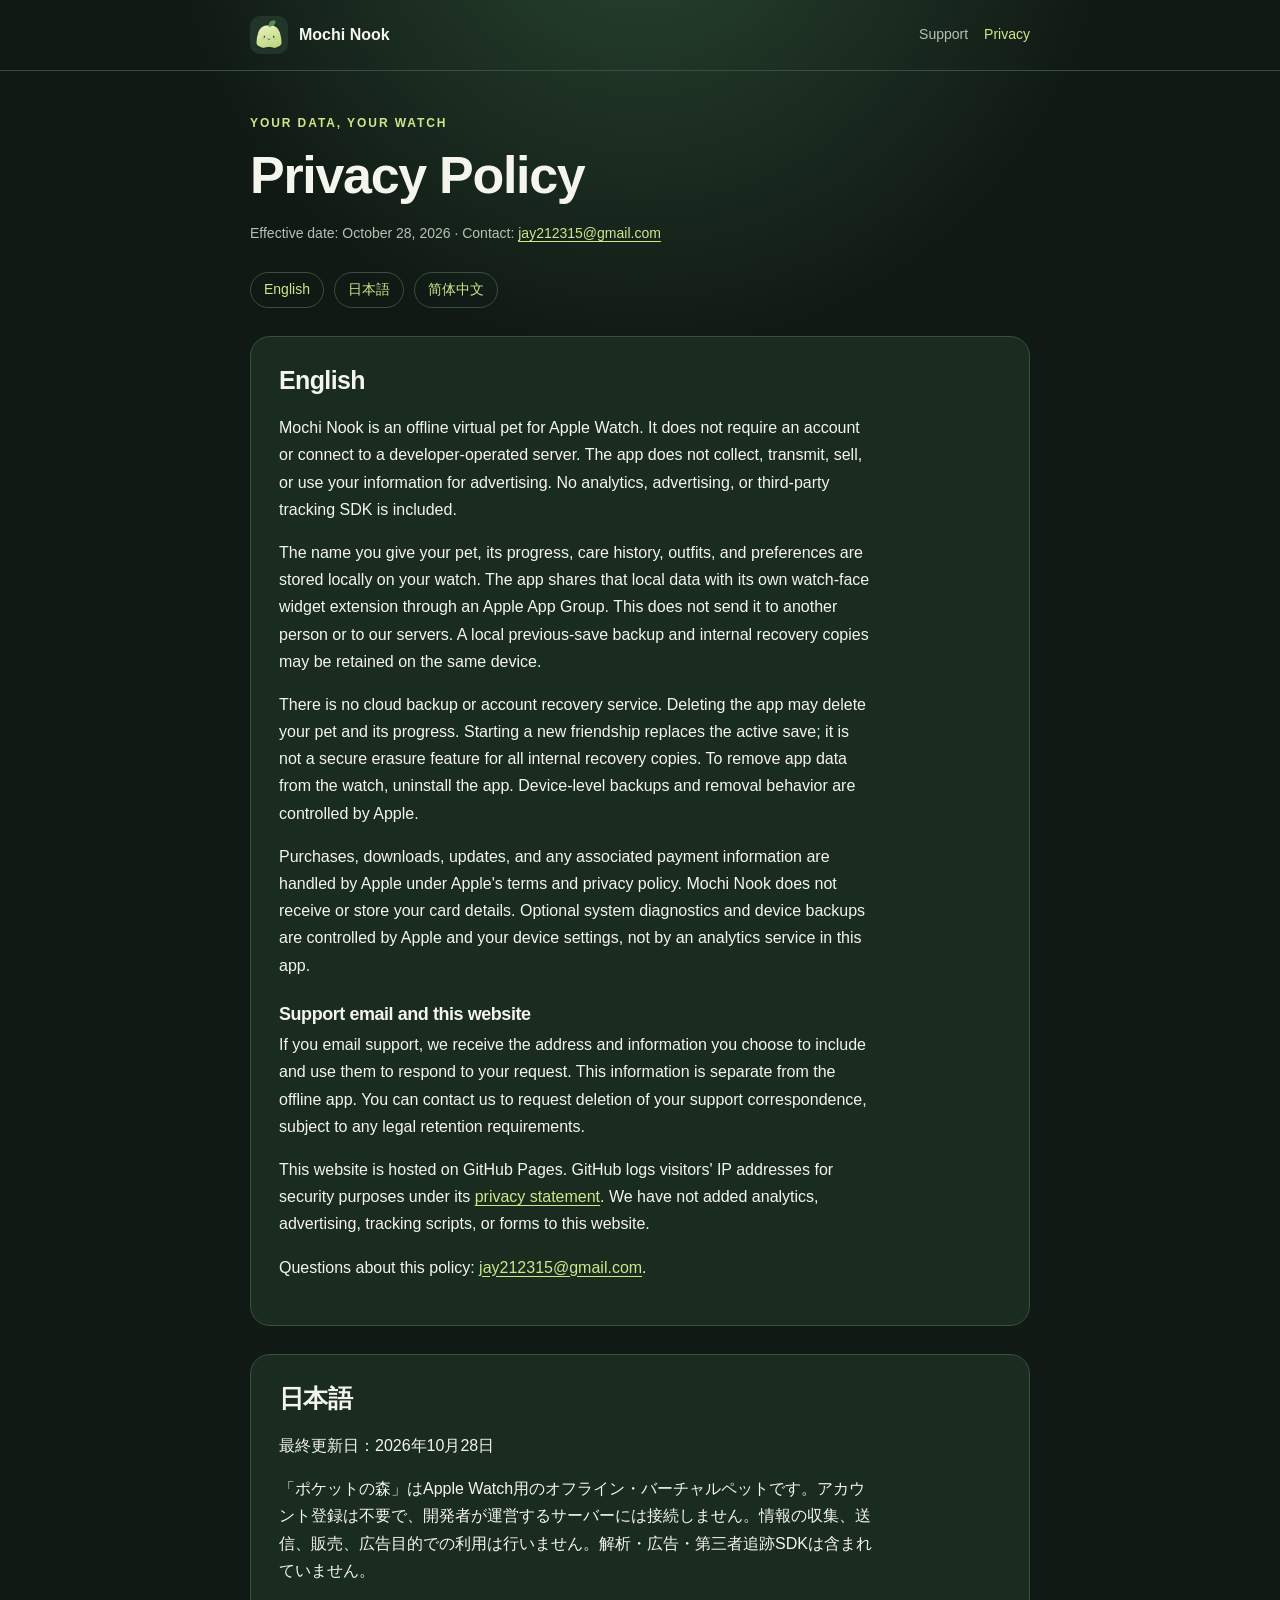
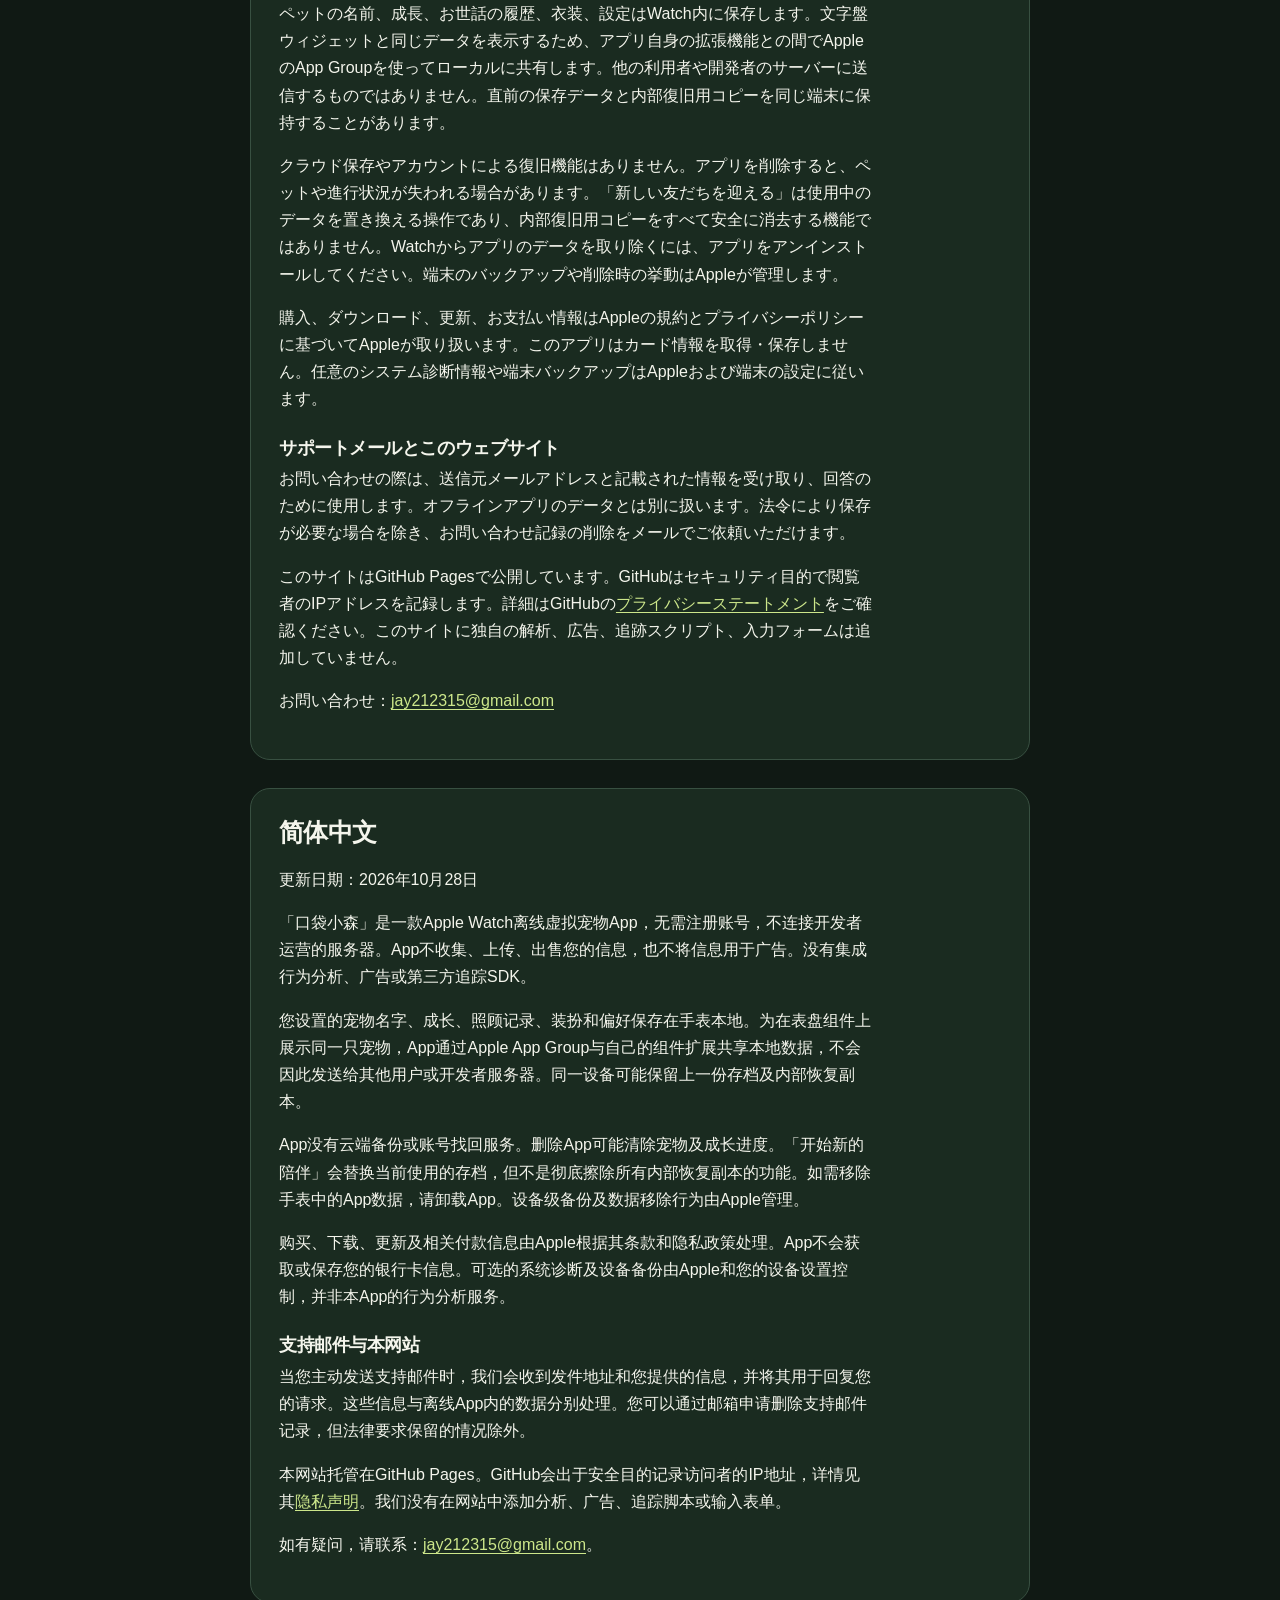
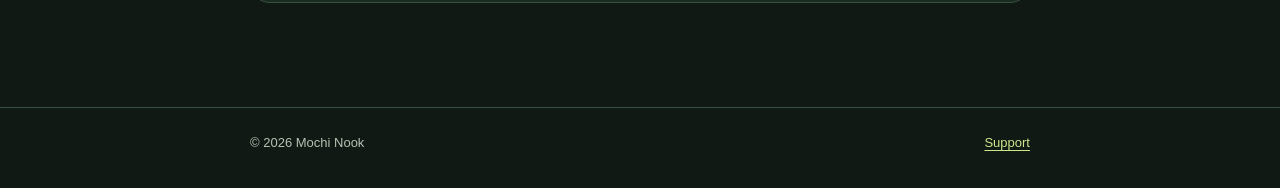
==== privacy.html @ 18f260b1 "Publish Mochi Nook support and privacy pages" ====
<!doctype html>
<html lang="en">
<head>
  <meta charset="utf-8">
  <meta name="viewport" content="width=device-width, initial-scale=1">
  <meta name="description" content="Privacy policy for Mochi Nook, an offline Apple Watch virtual pet.">
  <title>Privacy Policy — Mochi Nook</title>
  <link rel="icon" href="icon.png">
  <link rel="stylesheet" href="styles.css">
</head>
<body>
  <header class="site-header"><div class="wrap">
    <a class="brand" href="index.html"><img src="icon.png" alt="" width="38" height="38">Mochi Nook</a>
    <nav class="nav" aria-label="Main navigation"><a href="support.html">Support</a><a href="privacy.html" aria-current="page">Privacy</a></nav>
  </div></header>
  <main class="wrap">
    <p class="eyebrow">Your data, your watch</p>
    <h1>Privacy Policy</h1>
    <p class="note">Effective date: October 28, 2026 · Contact: <a href="mailto:jay212315@gmail.com">jay212315@gmail.com</a></p>
    <div class="lang-links" aria-label="Languages"><a href="#english">English</a><a href="#japanese">日本語</a><a href="#chinese">简体中文</a></div>
    <section class="language-section" id="english">
      <h2>English</h2>
      <p>Mochi Nook is an offline virtual pet for Apple Watch. It does not require an account or connect to a developer-operated server. The app does not collect, transmit, sell, or use your information for advertising. No analytics, advertising, or third-party tracking SDK is included.</p>
      <p>The name you give your pet, its progress, care history, outfits, and preferences are stored locally on your watch. The app shares that local data with its own watch-face widget extension through an Apple App Group. This does not send it to another person or to our servers. A local previous-save backup and internal recovery copies may be retained on the same device.</p>
      <p>There is no cloud backup or account recovery service. Deleting the app may delete your pet and its progress. Starting a new friendship replaces the active save; it is not a secure erasure feature for all internal recovery copies. To remove app data from the watch, uninstall the app. Device-level backups and removal behavior are controlled by Apple.</p>
      <p>Purchases, downloads, updates, and any associated payment information are handled by Apple under Apple's terms and privacy policy. Mochi Nook does not receive or store your card details. Optional system diagnostics and device backups are controlled by Apple and your device settings, not by an analytics service in this app.</p>
      <h3>Support email and this website</h3>
      <p>If you email support, we receive the address and information you choose to include and use them to respond to your request. This information is separate from the offline app. You can contact us to request deletion of your support correspondence, subject to any legal retention requirements.</p>
      <p>This website is hosted on GitHub Pages. GitHub logs visitors' IP addresses for security purposes under its <a href="https://docs.github.com/en/site-policy/privacy-policies/github-general-privacy-statement">privacy statement</a>. We have not added analytics, advertising, tracking scripts, or forms to this website.</p>
      <p>Questions about this policy: <a href="mailto:jay212315@gmail.com">jay212315@gmail.com</a>.</p>
    </section>
    <section class="language-section" id="japanese" lang="ja">
      <h2>日本語</h2>
      <p>最終更新日：2026年10月28日</p>
      <p>「ポケットの森」はApple Watch用のオフライン・バーチャルペットです。アカウント登録は不要で、開発者が運営するサーバーには接続しません。情報の収集、送信、販売、広告目的での利用は行いません。解析・広告・第三者追跡SDKは含まれていません。</p>
      <p>ペットの名前、成長、お世話の履歴、衣装、設定はWatch内に保存します。文字盤ウィジェットと同じデータを表示するため、アプリ自身の拡張機能との間でAppleのApp Groupを使ってローカルに共有します。他の利用者や開発者のサーバーに送信するものではありません。直前の保存データと内部復旧用コピーを同じ端末に保持することがあります。</p>
      <p>クラウド保存やアカウントによる復旧機能はありません。アプリを削除すると、ペットや進行状況が失われる場合があります。「新しい友だちを迎える」は使用中のデータを置き換える操作であり、内部復旧用コピーをすべて安全に消去する機能ではありません。Watchからアプリのデータを取り除くには、アプリをアンインストールしてください。端末のバックアップや削除時の挙動はAppleが管理します。</p>
      <p>購入、ダウンロード、更新、お支払い情報はAppleの規約とプライバシーポリシーに基づいてAppleが取り扱います。このアプリはカード情報を取得・保存しません。任意のシステム診断情報や端末バックアップはAppleおよび端末の設定に従います。</p>
      <h3>サポートメールとこのウェブサイト</h3>
      <p>お問い合わせの際は、送信元メールアドレスと記載された情報を受け取り、回答のために使用します。オフラインアプリのデータとは別に扱います。法令により保存が必要な場合を除き、お問い合わせ記録の削除をメールでご依頼いただけます。</p>
      <p>このサイトはGitHub Pagesで公開しています。GitHubはセキュリティ目的で閲覧者のIPアドレスを記録します。詳細はGitHubの<a href="https://docs.github.com/en/site-policy/privacy-policies/github-general-privacy-statement">プライバシーステートメント</a>をご確認ください。このサイトに独自の解析、広告、追跡スクリプト、入力フォームは追加していません。</p>
      <p>お問い合わせ：<a href="mailto:jay212315@gmail.com">jay212315@gmail.com</a></p>
    </section>
    <section class="language-section" id="chinese" lang="zh-Hans">
      <h2>简体中文</h2>
      <p>更新日期：2026年10月28日</p>
      <p>「口袋小森」是一款Apple Watch离线虚拟宠物App，无需注册账号，不连接开发者运营的服务器。App不收集、上传、出售您的信息，也不将信息用于广告。没有集成行为分析、广告或第三方追踪SDK。</p>
      <p>您设置的宠物名字、成长、照顾记录、装扮和偏好保存在手表本地。为在表盘组件上展示同一只宠物，App通过Apple App Group与自己的组件扩展共享本地数据，不会因此发送给其他用户或开发者服务器。同一设备可能保留上一份存档及内部恢复副本。</p>
      <p>App没有云端备份或账号找回服务。删除App可能清除宠物及成长进度。「开始新的陪伴」会替换当前使用的存档，但不是彻底擦除所有内部恢复副本的功能。如需移除手表中的App数据，请卸载App。设备级备份及数据移除行为由Apple管理。</p>
      <p>购买、下载、更新及相关付款信息由Apple根据其条款和隐私政策处理。App不会获取或保存您的银行卡信息。可选的系统诊断及设备备份由Apple和您的设备设置控制，并非本App的行为分析服务。</p>
      <h3>支持邮件与本网站</h3>
      <p>当您主动发送支持邮件时，我们会收到发件地址和您提供的信息，并将其用于回复您的请求。这些信息与离线App内的数据分别处理。您可以通过邮箱申请删除支持邮件记录，但法律要求保留的情况除外。</p>
      <p>本网站托管在GitHub Pages。GitHub会出于安全目的记录访问者的IP地址，详情见其<a href="https://docs.github.com/en/site-policy/privacy-policies/github-general-privacy-statement">隐私声明</a>。我们没有在网站中添加分析、广告、追踪脚本或输入表单。</p>
      <p>如有疑问，请联系：<a href="mailto:jay212315@gmail.com">jay212315@gmail.com</a>。</p>
    </section>
  </main>
  <footer class="site-footer"><div class="wrap"><span>© 2026 Mochi Nook</span><span><a href="support.html">Support</a></span></div></footer>
</body>
</html>
---- styles.css ----
:root {
  color-scheme: dark;
  --bg: #101914;
  --surface: #1a2b20;
  --surface-2: #223729;
  --ink: #f4f5ec;
  --muted: #b5c3b3;
  --leaf: #cde78b;
  --line: #385041;
  --max: 780px;
}

* { box-sizing: border-box; }
html { scroll-behavior: smooth; }
body {
  margin: 0;
  background: radial-gradient(circle at 50% -120px, #294631 0, var(--bg) 480px);
  color: var(--ink);
  font: 16px/1.7 -apple-system, BlinkMacSystemFont, "Segoe UI", sans-serif;
}
a { color: var(--leaf); text-underline-offset: 3px; }
a:hover, a:focus-visible { color: #ebf8c5; }
:focus-visible { outline: 2px solid var(--leaf); outline-offset: 3px; }
.wrap { width: min(calc(100% - 40px), var(--max)); margin-inline: auto; }
.site-header { border-bottom: 1px solid var(--line); }
.site-header .wrap { display: flex; align-items: center; justify-content: space-between; gap: 18px; padding-block: 16px; }
.brand { display: inline-flex; align-items: center; gap: 11px; color: var(--ink); font-weight: 750; text-decoration: none; white-space: nowrap; }
.brand img { width: 38px; height: 38px; border-radius: 10px; }
.nav { display: flex; flex-wrap: wrap; gap: 16px; font-size: 14px; }
.nav a { color: var(--muted); text-decoration: none; }
.nav a[aria-current="page"] { color: var(--leaf); }
main { padding-block: 42px 76px; }
h1, h2, h3 { line-height: 1.25; letter-spacing: -0.025em; }
h1 { font-size: clamp(32px, 6vw, 52px); margin: 0 0 14px; }
h2 { font-size: 25px; margin: 0 0 18px; }
h3 { font-size: 18px; margin: 24px 0 6px; }
p { margin: 0 0 16px; }
.eyebrow { color: var(--leaf); text-transform: uppercase; letter-spacing: .16em; font-size: 12px; font-weight: 700; margin-bottom: 10px; }
.intro { color: var(--muted); font-size: 18px; max-width: 60ch; }
.hero { padding: 24px 0 26px; }
.hero-logo { width: 92px; height: 92px; border-radius: 24px; margin-bottom: 22px; box-shadow: 0 18px 45px #0006; }
.lang-links { display: flex; flex-wrap: wrap; gap: 10px; margin: 26px 0; }
.lang-links a { border: 1px solid var(--line); border-radius: 999px; padding: 5px 13px; text-decoration: none; font-size: 14px; }
.grid { display: grid; grid-template-columns: repeat(2, minmax(0, 1fr)); gap: 16px; margin: 30px 0 36px; }
.card { background: linear-gradient(145deg, var(--surface), #15251b); border: 1px solid var(--line); border-radius: 20px; padding: 24px; }
.card p { color: var(--muted); }
.card a { font-weight: 700; }
.language-section { background: var(--surface); border: 1px solid var(--line); border-radius: 20px; margin: 28px 0; padding: 28px; scroll-margin-top: 20px; }
.language-section p, .language-section li { max-width: 67ch; }
.language-section ul { padding-left: 22px; }
.note { color: var(--muted); font-size: 14px; }
.site-footer { border-top: 1px solid var(--line); color: var(--muted); font-size: 13px; padding: 24px 0 34px; }
.site-footer .wrap { display: flex; justify-content: space-between; flex-wrap: wrap; gap: 10px; }
@media (max-width: 600px) {
  .site-header .wrap { align-items: flex-start; flex-direction: column; }
  .grid { grid-template-columns: 1fr; }
  .language-section { padding: 21px; }
}
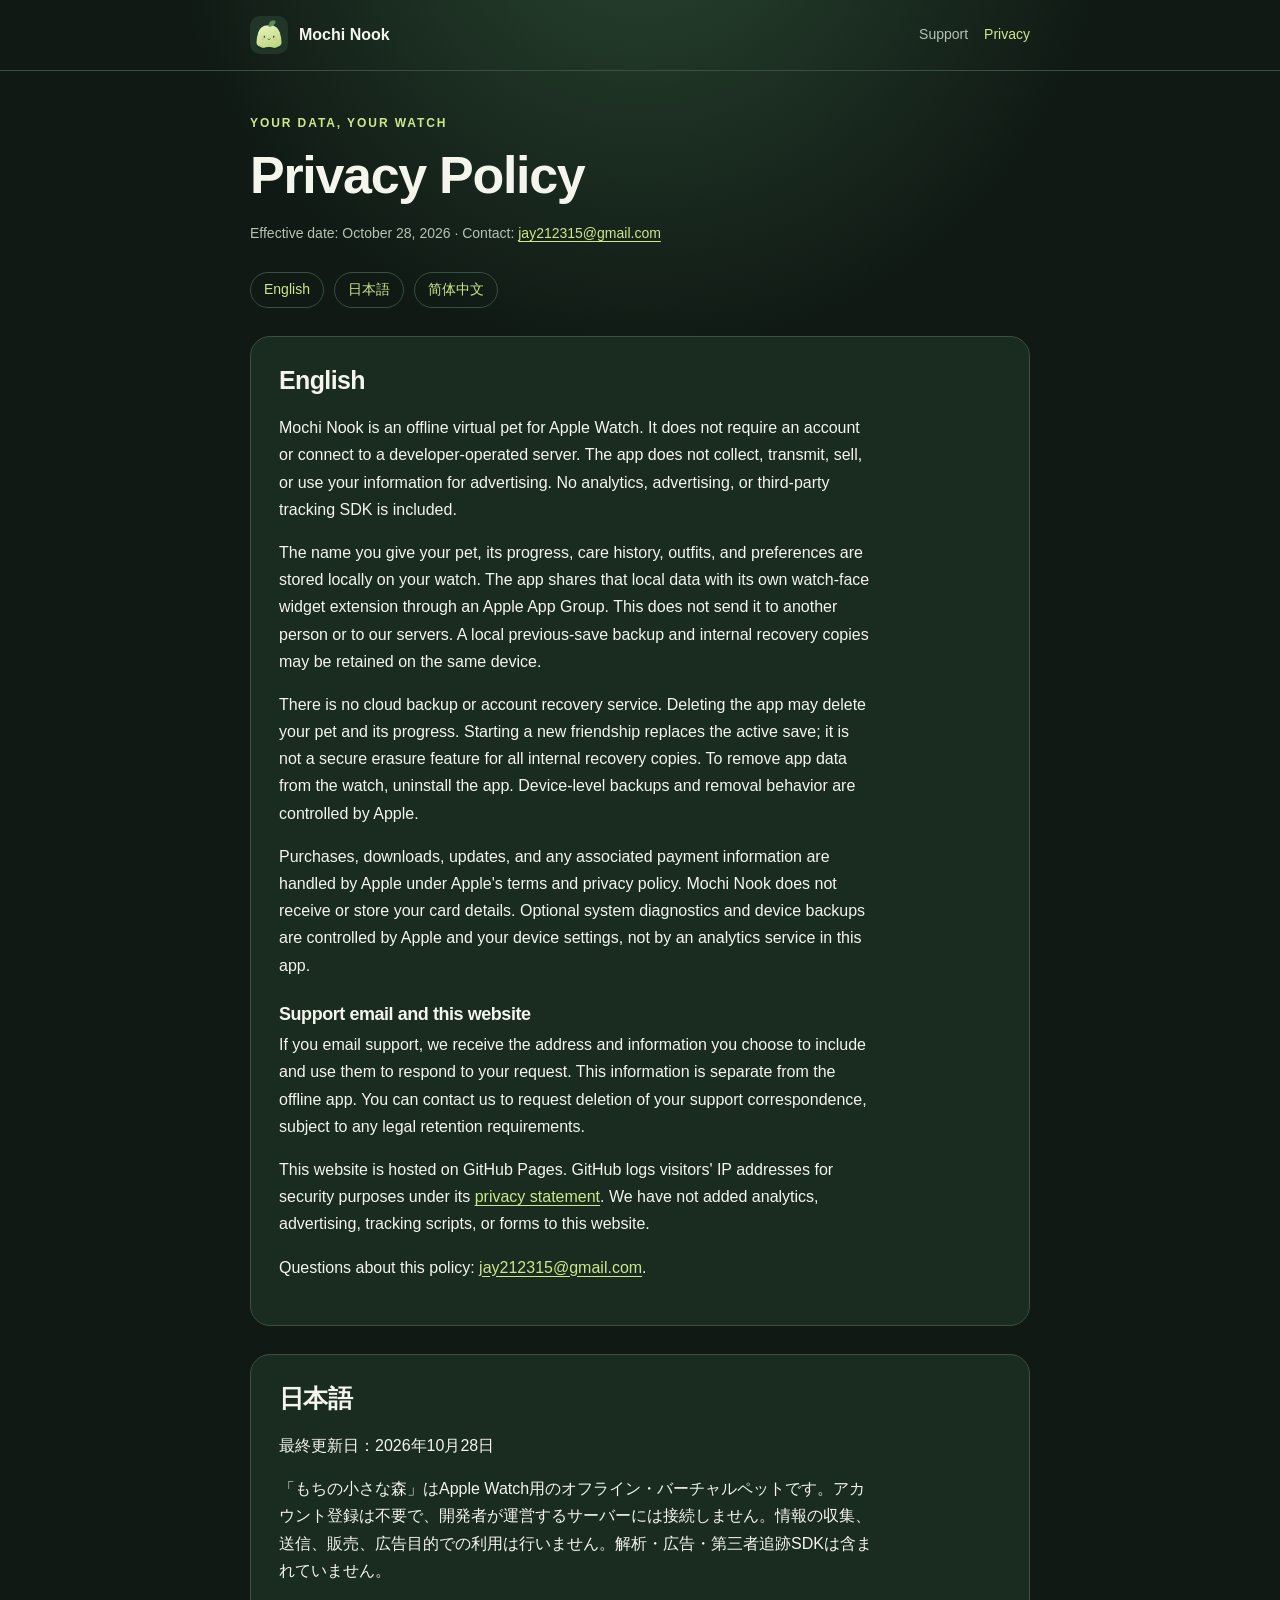
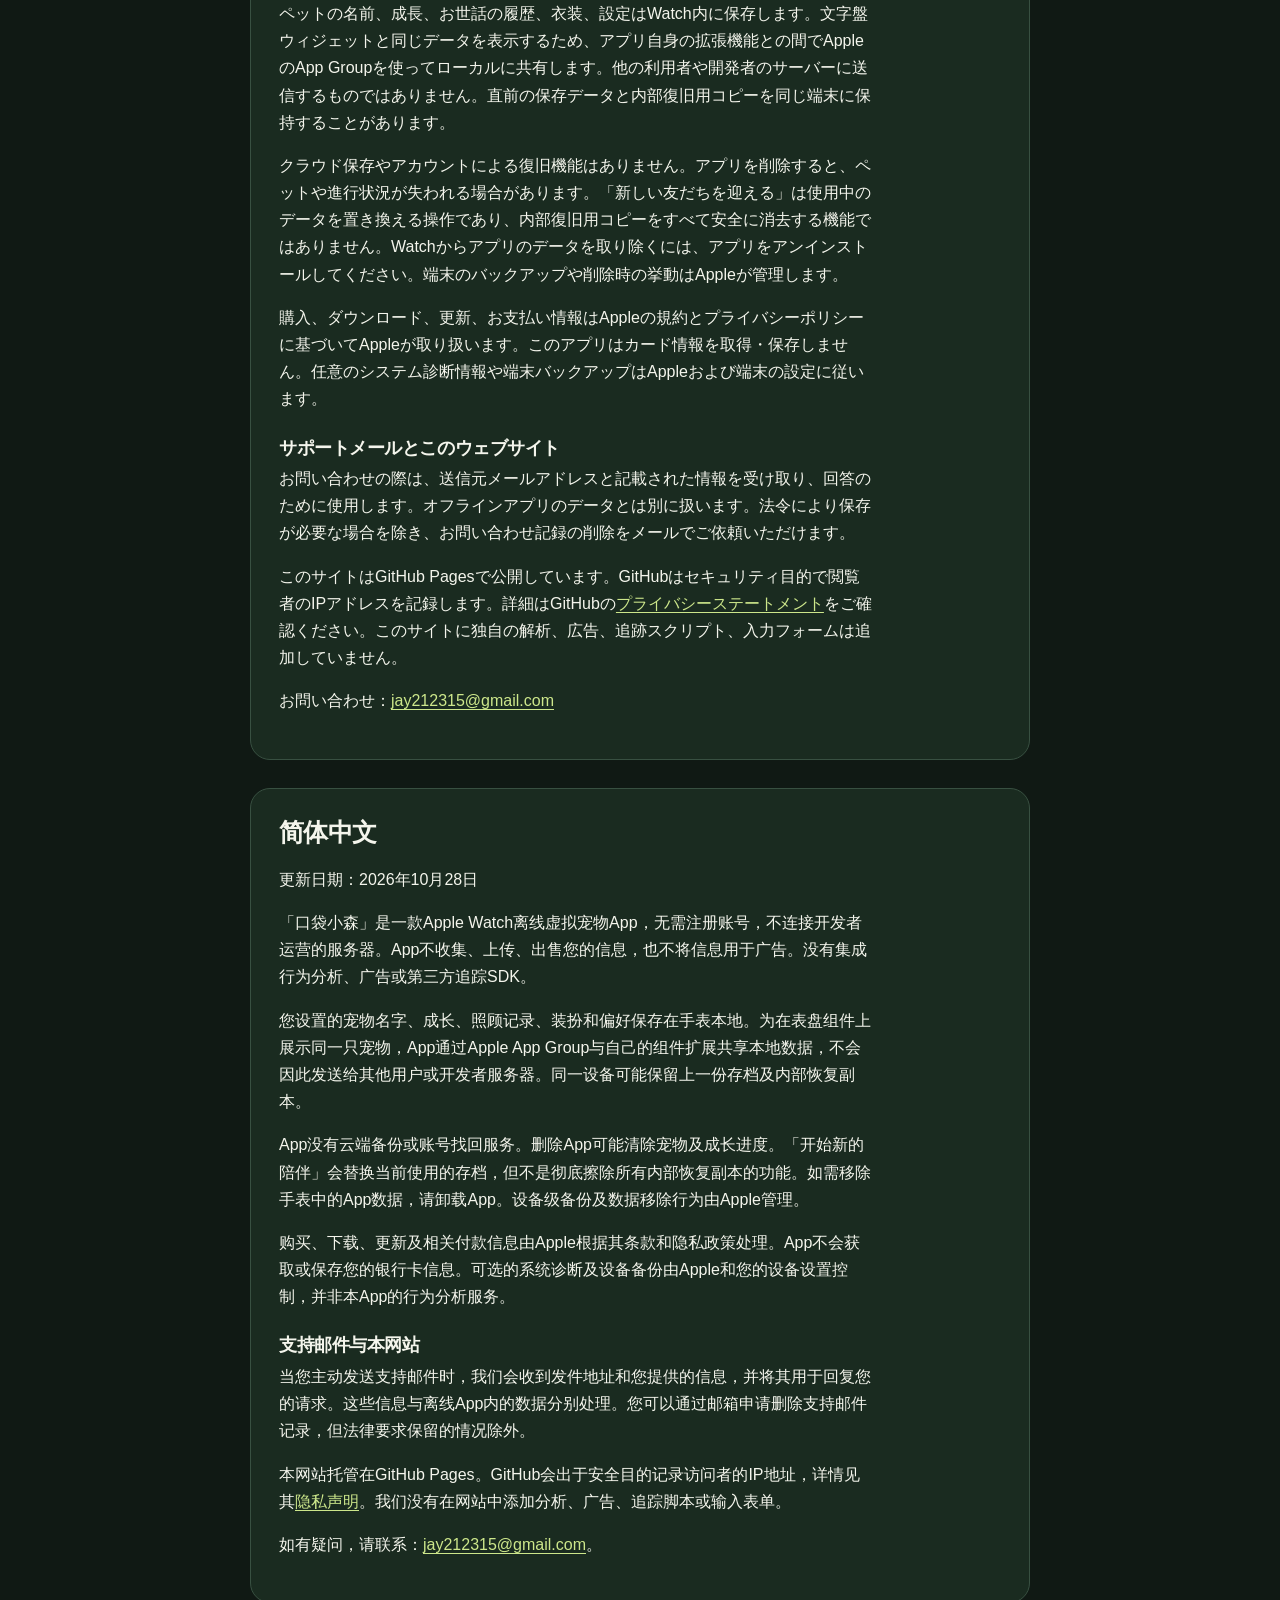
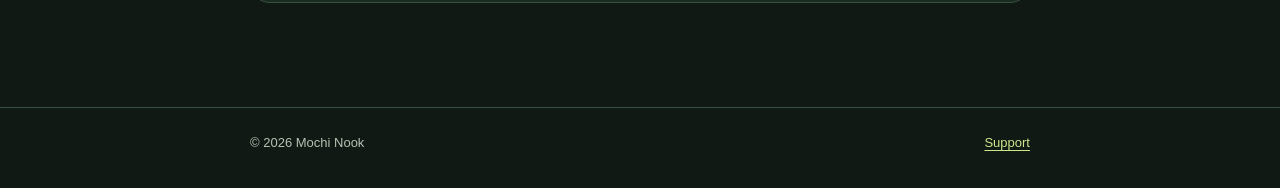
==== commit cca57738: "Rename Japanese app to もちの小さな森" ====
--- a/privacy.html
+++ b/privacy.html
@@ -32,7 +32,7 @@
     <section class="language-section" id="japanese" lang="ja">
       <h2>日本語</h2>
       <p>最終更新日：2026年10月28日</p>
-      <p>「ポケットの森」はApple Watch用のオフライン・バーチャルペットです。アカウント登録は不要で、開発者が運営するサーバーには接続しません。情報の収集、送信、販売、広告目的での利用は行いません。解析・広告・第三者追跡SDKは含まれていません。</p>
+      <p>「もちの小さな森」はApple Watch用のオフライン・バーチャルペットです。アカウント登録は不要で、開発者が運営するサーバーには接続しません。情報の収集、送信、販売、広告目的での利用は行いません。解析・広告・第三者追跡SDKは含まれていません。</p>
       <p>ペットの名前、成長、お世話の履歴、衣装、設定はWatch内に保存します。文字盤ウィジェットと同じデータを表示するため、アプリ自身の拡張機能との間でAppleのApp Groupを使ってローカルに共有します。他の利用者や開発者のサーバーに送信するものではありません。直前の保存データと内部復旧用コピーを同じ端末に保持することがあります。</p>
       <p>クラウド保存やアカウントによる復旧機能はありません。アプリを削除すると、ペットや進行状況が失われる場合があります。「新しい友だちを迎える」は使用中のデータを置き換える操作であり、内部復旧用コピーをすべて安全に消去する機能ではありません。Watchからアプリのデータを取り除くには、アプリをアンインストールしてください。端末のバックアップや削除時の挙動はAppleが管理します。</p>
       <p>購入、ダウンロード、更新、お支払い情報はAppleの規約とプライバシーポリシーに基づいてAppleが取り扱います。このアプリはカード情報を取得・保存しません。任意のシステム診断情報や端末バックアップはAppleおよび端末の設定に従います。</p>
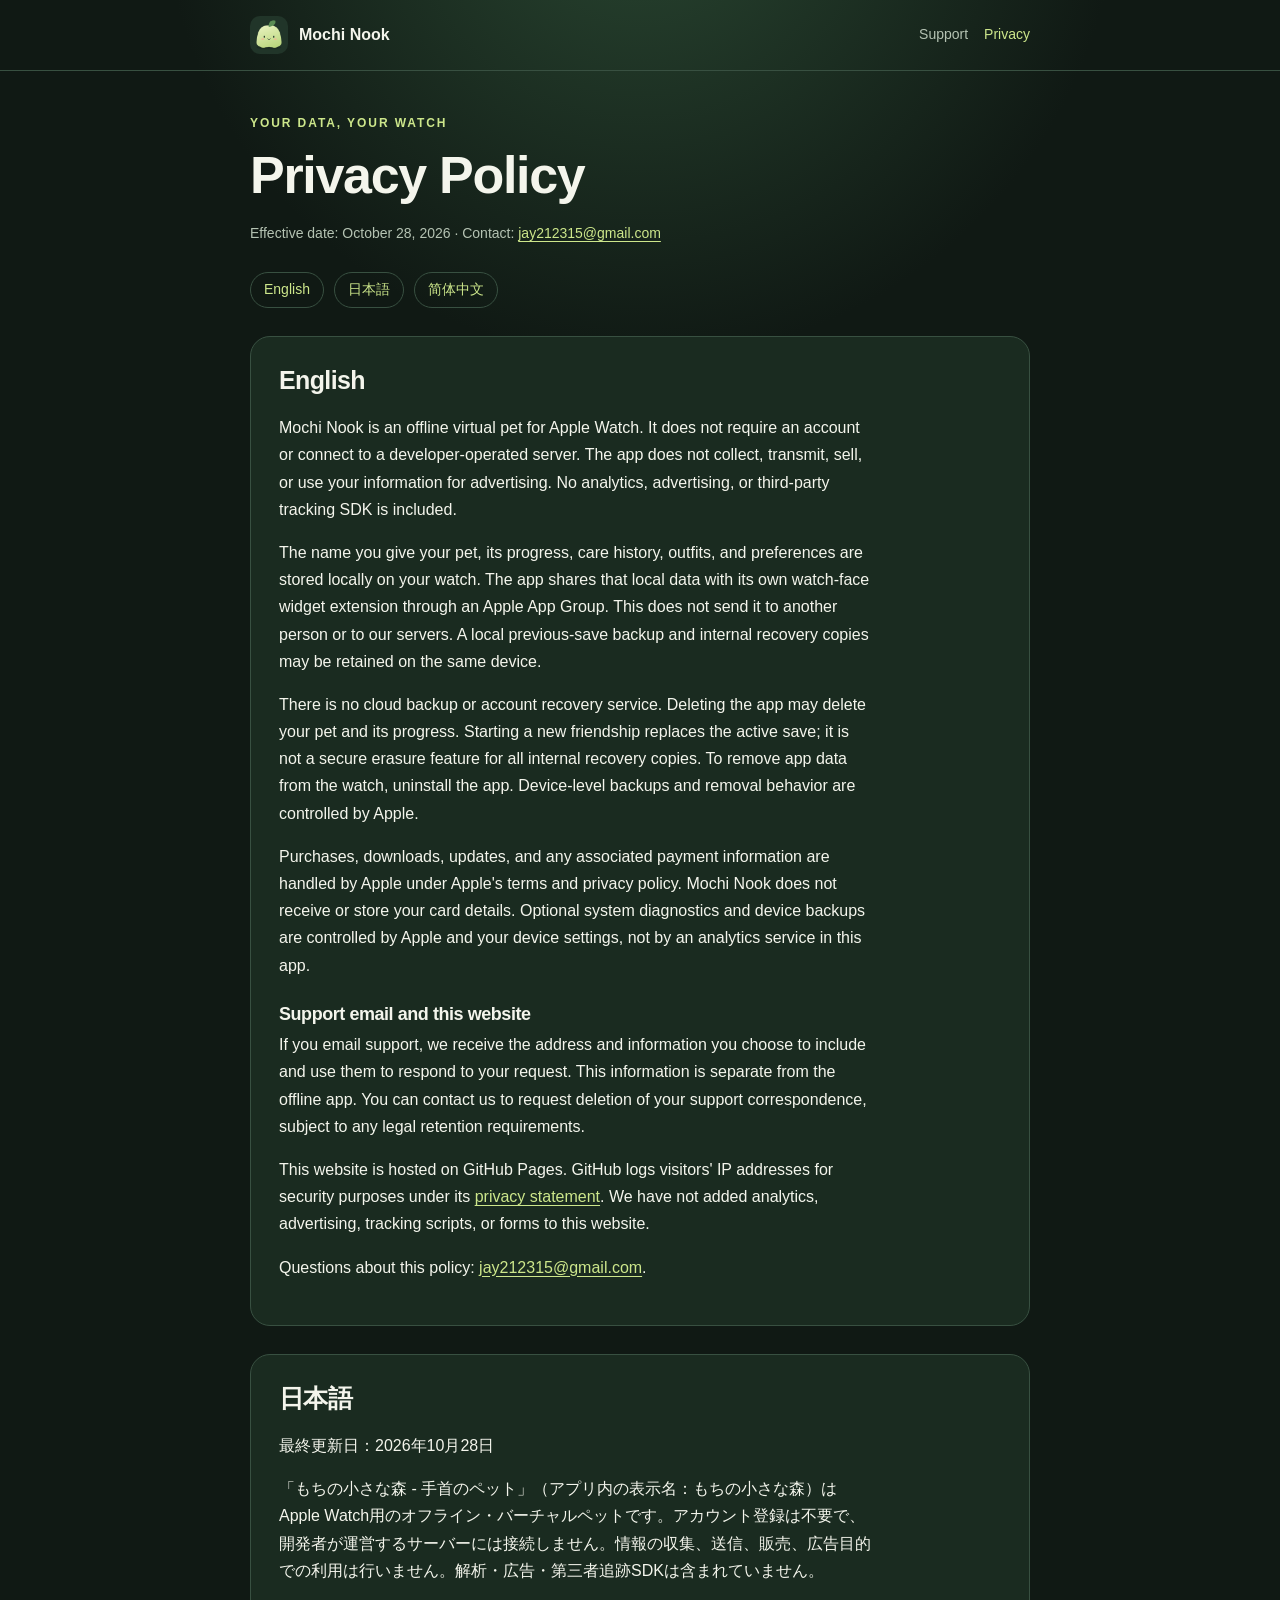
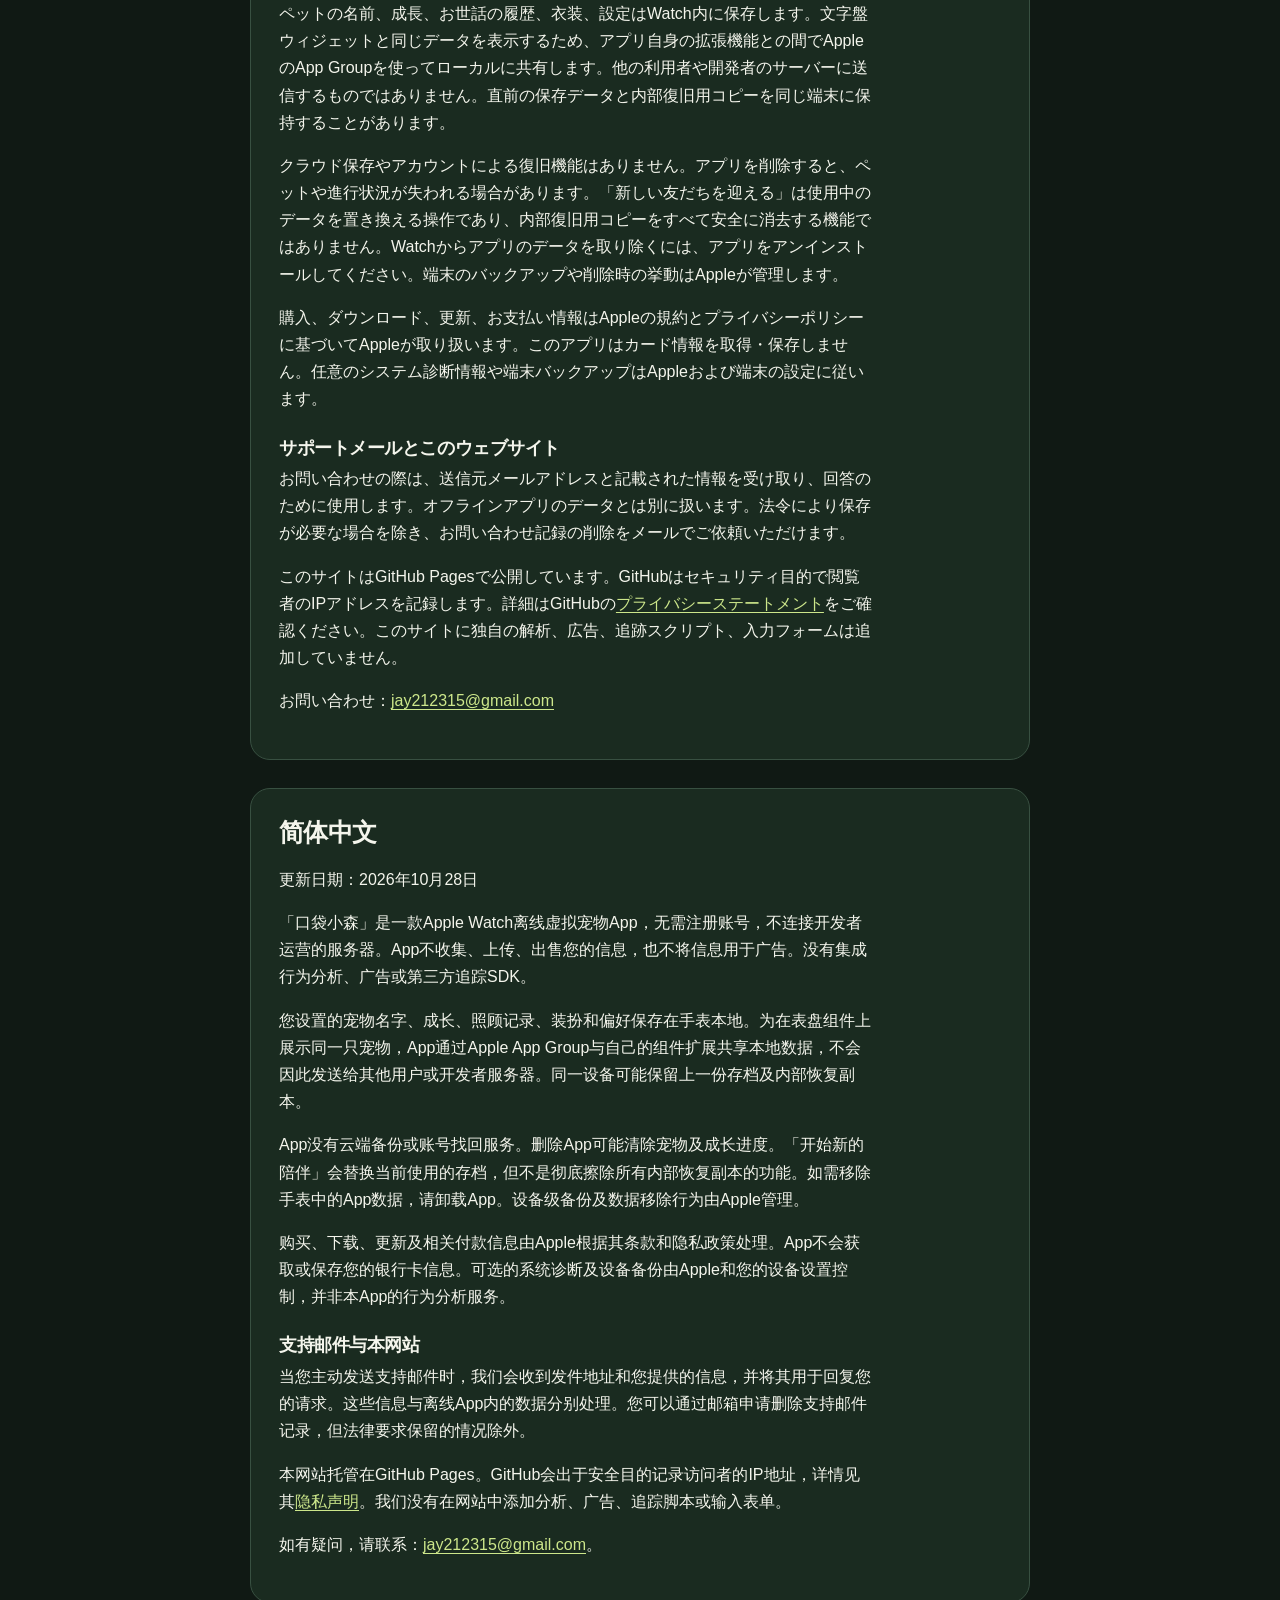
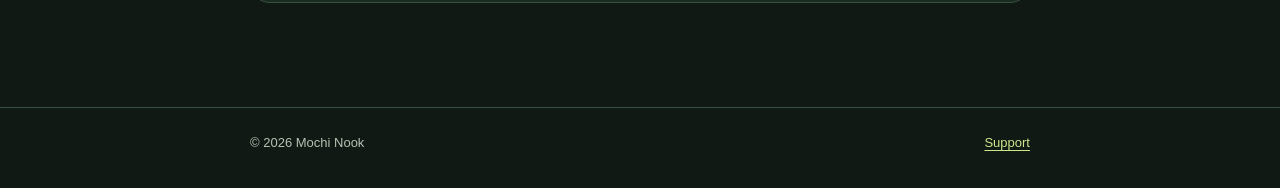
==== commit 4024cde7: "Add descriptive suffix to Japanese store name" ====
--- a/privacy.html
+++ b/privacy.html
@@ -32,7 +32,7 @@
     <section class="language-section" id="japanese" lang="ja">
       <h2>日本語</h2>
       <p>最終更新日：2026年10月28日</p>
-      <p>「もちの小さな森」はApple Watch用のオフライン・バーチャルペットです。アカウント登録は不要で、開発者が運営するサーバーには接続しません。情報の収集、送信、販売、広告目的での利用は行いません。解析・広告・第三者追跡SDKは含まれていません。</p>
+      <p>「もちの小さな森 - 手首のペット」（アプリ内の表示名：もちの小さな森）はApple Watch用のオフライン・バーチャルペットです。アカウント登録は不要で、開発者が運営するサーバーには接続しません。情報の収集、送信、販売、広告目的での利用は行いません。解析・広告・第三者追跡SDKは含まれていません。</p>
       <p>ペットの名前、成長、お世話の履歴、衣装、設定はWatch内に保存します。文字盤ウィジェットと同じデータを表示するため、アプリ自身の拡張機能との間でAppleのApp Groupを使ってローカルに共有します。他の利用者や開発者のサーバーに送信するものではありません。直前の保存データと内部復旧用コピーを同じ端末に保持することがあります。</p>
       <p>クラウド保存やアカウントによる復旧機能はありません。アプリを削除すると、ペットや進行状況が失われる場合があります。「新しい友だちを迎える」は使用中のデータを置き換える操作であり、内部復旧用コピーをすべて安全に消去する機能ではありません。Watchからアプリのデータを取り除くには、アプリをアンインストールしてください。端末のバックアップや削除時の挙動はAppleが管理します。</p>
       <p>購入、ダウンロード、更新、お支払い情報はAppleの規約とプライバシーポリシーに基づいてAppleが取り扱います。このアプリはカード情報を取得・保存しません。任意のシステム診断情報や端末バックアップはAppleおよび端末の設定に従います。</p>
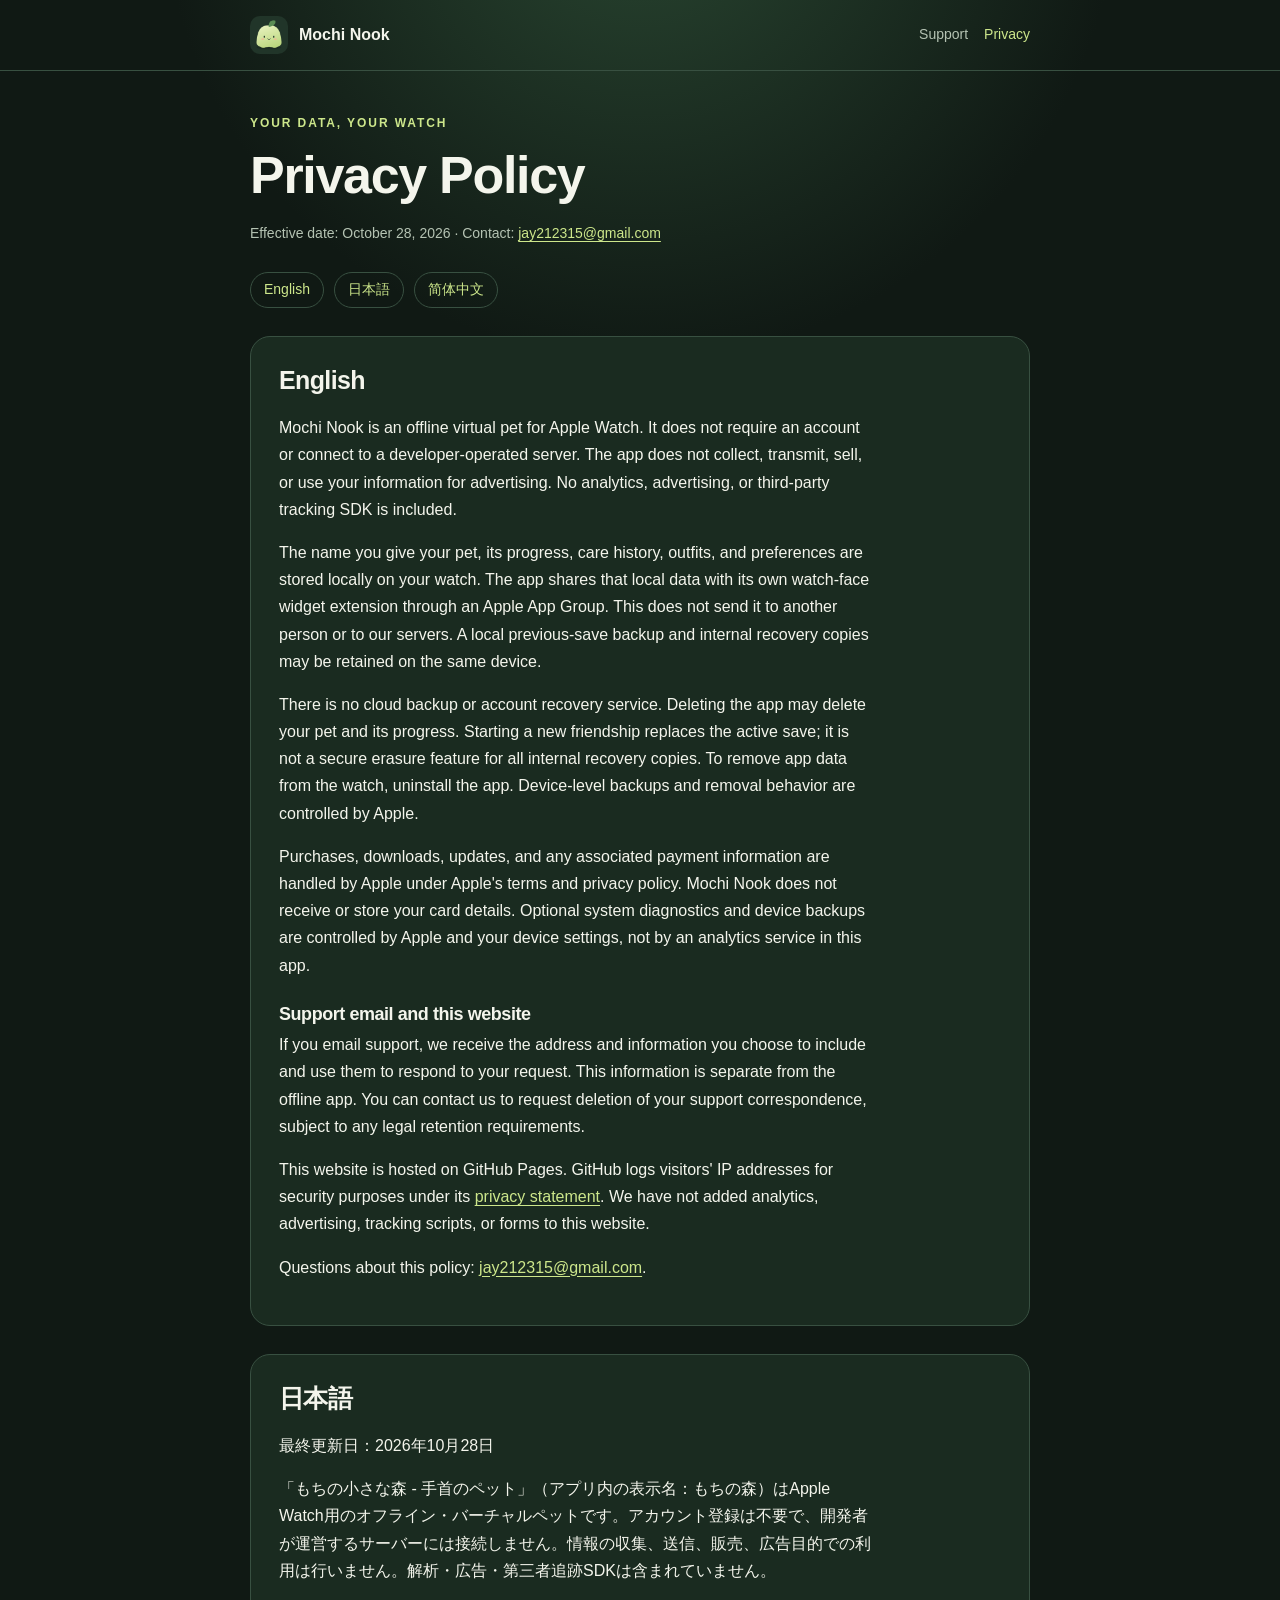
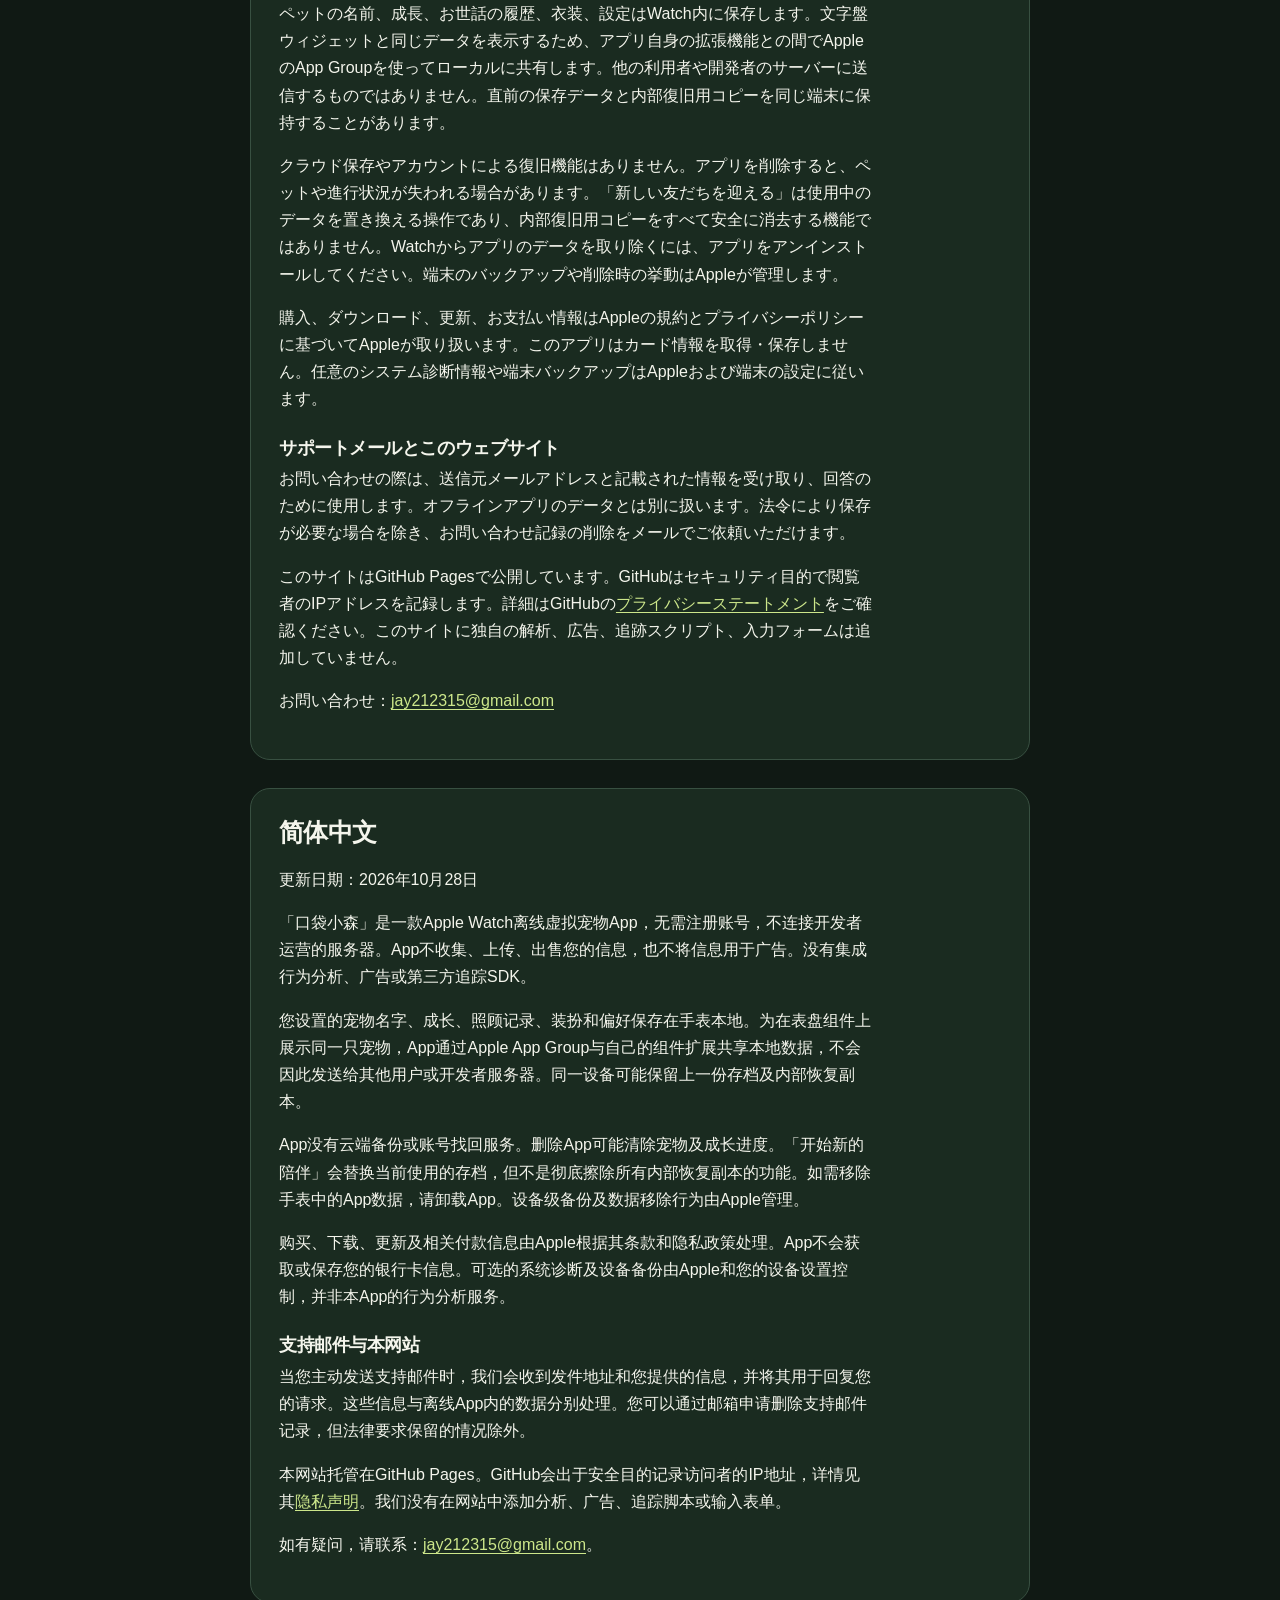
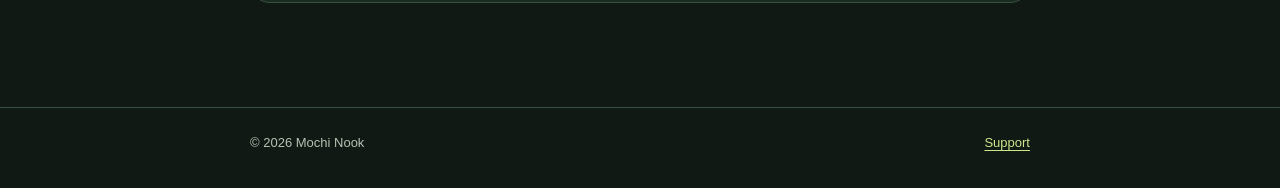
==== commit af572ff5: "Clarify compact Japanese device display name" ====
--- a/privacy.html
+++ b/privacy.html
@@ -32,7 +32,7 @@
     <section class="language-section" id="japanese" lang="ja">
       <h2>日本語</h2>
       <p>最終更新日：2026年10月28日</p>
-      <p>「もちの小さな森 - 手首のペット」（アプリ内の表示名：もちの小さな森）はApple Watch用のオフライン・バーチャルペットです。アカウント登録は不要で、開発者が運営するサーバーには接続しません。情報の収集、送信、販売、広告目的での利用は行いません。解析・広告・第三者追跡SDKは含まれていません。</p>
+      <p>「もちの小さな森 - 手首のペット」（アプリ内の表示名：もちの森）はApple Watch用のオフライン・バーチャルペットです。アカウント登録は不要で、開発者が運営するサーバーには接続しません。情報の収集、送信、販売、広告目的での利用は行いません。解析・広告・第三者追跡SDKは含まれていません。</p>
       <p>ペットの名前、成長、お世話の履歴、衣装、設定はWatch内に保存します。文字盤ウィジェットと同じデータを表示するため、アプリ自身の拡張機能との間でAppleのApp Groupを使ってローカルに共有します。他の利用者や開発者のサーバーに送信するものではありません。直前の保存データと内部復旧用コピーを同じ端末に保持することがあります。</p>
       <p>クラウド保存やアカウントによる復旧機能はありません。アプリを削除すると、ペットや進行状況が失われる場合があります。「新しい友だちを迎える」は使用中のデータを置き換える操作であり、内部復旧用コピーをすべて安全に消去する機能ではありません。Watchからアプリのデータを取り除くには、アプリをアンインストールしてください。端末のバックアップや削除時の挙動はAppleが管理します。</p>
       <p>購入、ダウンロード、更新、お支払い情報はAppleの規約とプライバシーポリシーに基づいてAppleが取り扱います。このアプリはカード情報を取得・保存しません。任意のシステム診断情報や端末バックアップはAppleおよび端末の設定に従います。</p>
